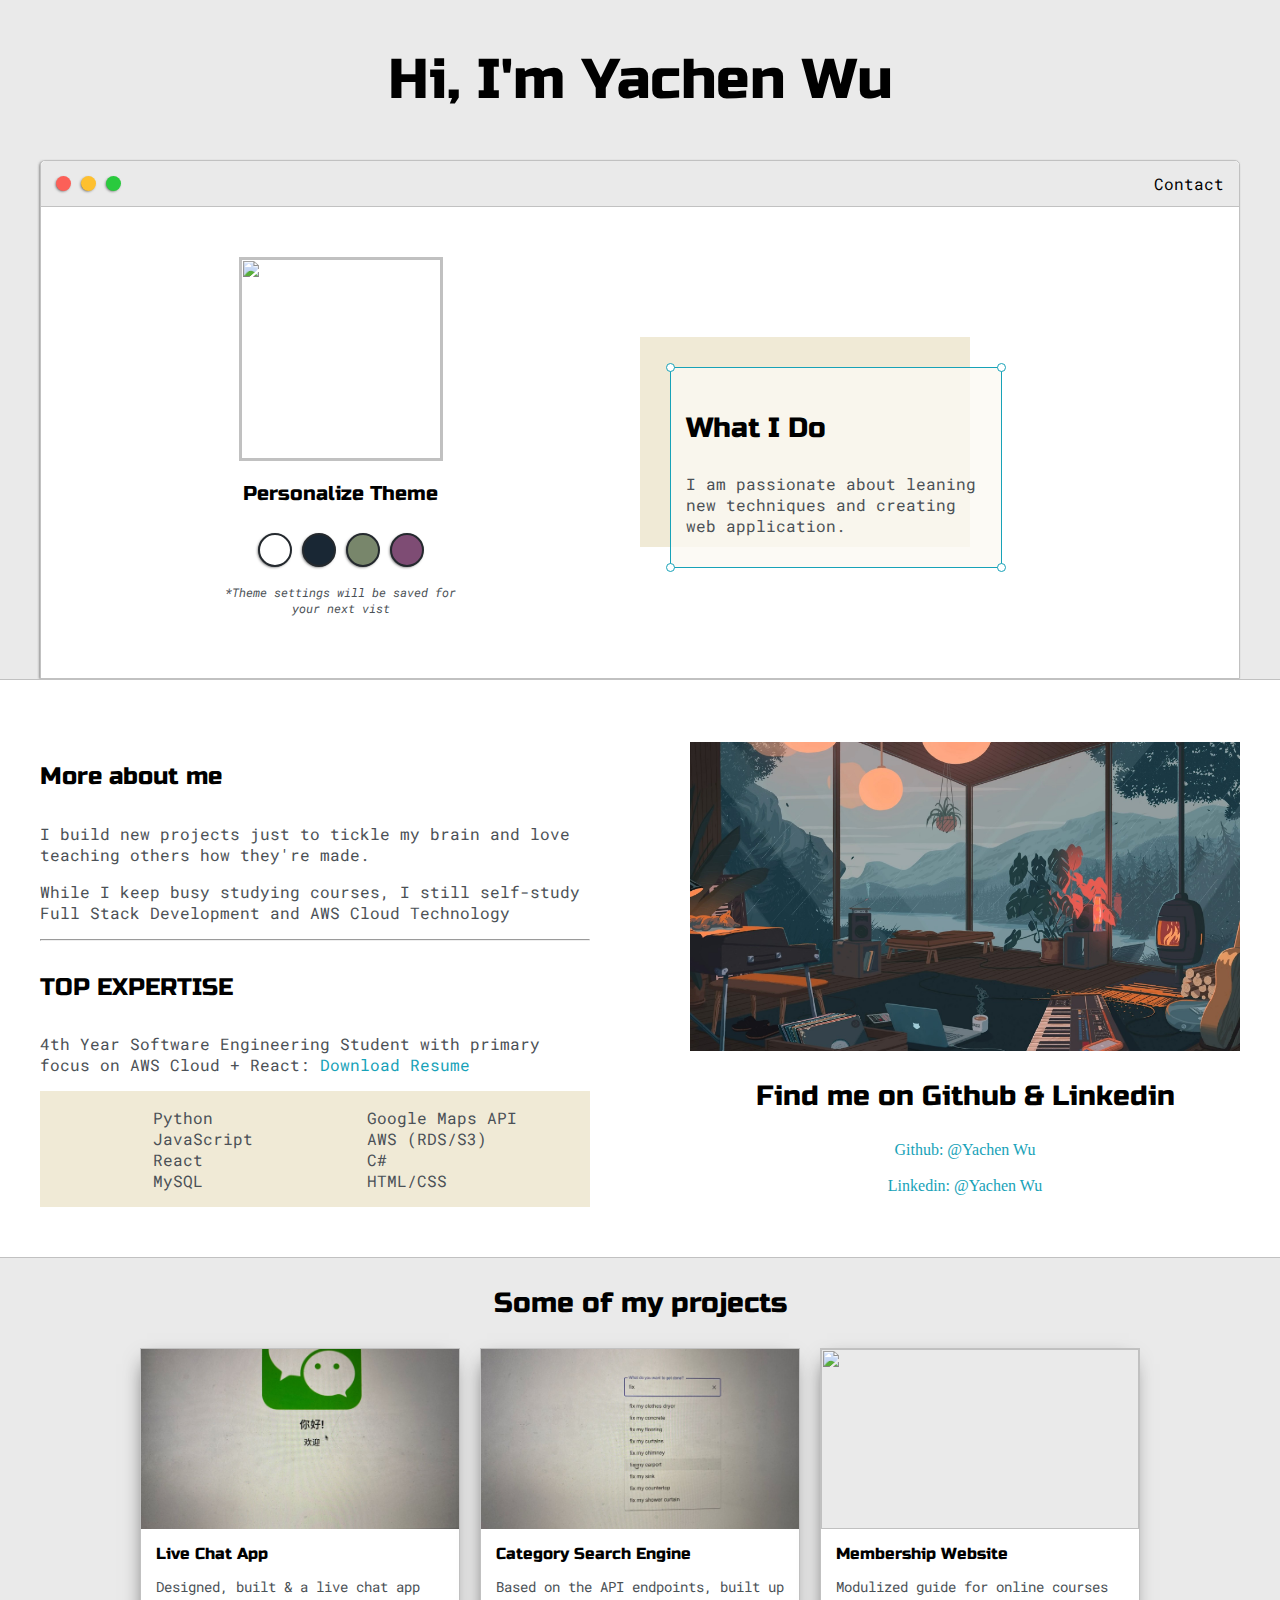
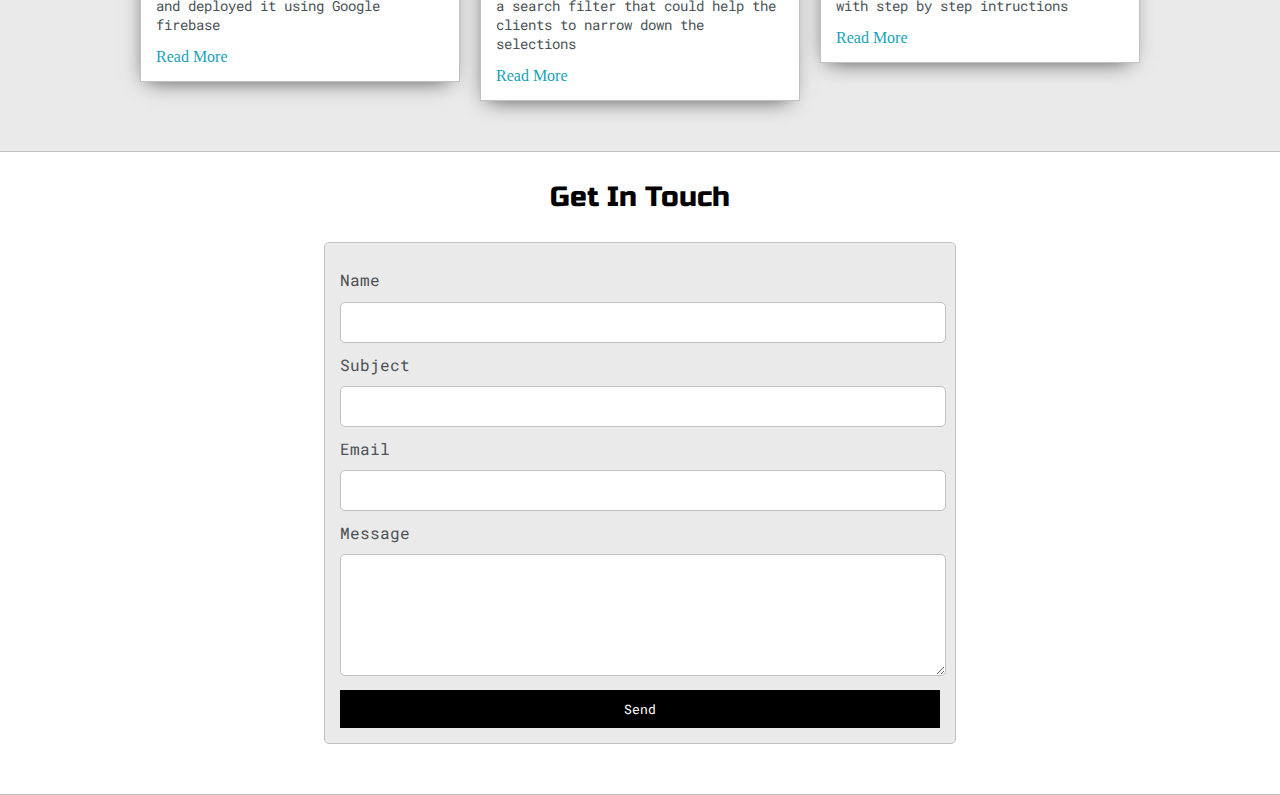
==== index.html @ ffcfac23 "Initial commit" ====
<!DOCTYPE html>
<html>
<head>
	<title>Yachen Wu</title>


	<meta name="viewport" content="width=device-width, initial-scale=1, maximum-scale=1, minimum-scale=1" />

	<link href="https://fonts.googleapis.com/css2?family=Russo+One&display=swap" rel="stylesheet">

	<link href="https://fonts.googleapis.com/css2?family=Roboto+Mono:wght@500&family=Russo+One&display=swap" rel="stylesheet">

	<link rel="stylesheet" type="text/css" href="default.css">
	<link id="theme-style" rel="stylesheet" type="text/css" href="">
</head>
<body>

	<section class="s1">
		<div class="main-container">
			<div class="greeting-wrapper">
				<h1>Hi, I'm Yachen Wu</h1>
			</div>


			<div class="intro-wrapper">
				<div class="nav-wrapper">

					<!-- Link around dots-wrapper added after tutorial video -->
					<a href="index.html">
						<div class="dots-wrapper">
							<div id="dot-1" class="browser-dot"></div>
							<div id="dot-2" class="browser-dot"></div>
							<div id="dot-3" class="browser-dot"></div>
						</div>
					</a>
					

					<ul id="navigation">
						<li><a href="index.html#contact">Contact</a></li>

					</ul>
				</div>

				<div class="left-column">
					<img id="profile_pic" src="images/Yachen.jpg">
					<h5 style="text-align: center;line-height: 0;">Personalize Theme</h5>

					<div id="theme-options-wrapper">
						<div data-mode="light" id="light-mode" class="theme-dot"></div>
						<div data-mode="blue" id="blue-mode" class="theme-dot"></div>
						<div data-mode="green" id="green-mode" class="theme-dot"></div>
						<div data-mode="purple" id="purple-mode" class="theme-dot"></div>
					</div>

					<p id="settings-note">*Theme settings will be saved for<br>your next vist</p>
				</div>

				<div class="right-column">

					<div id="preview-shadow">
						<div id="preview">
							<div id="corner-tl" class="corner"></div>
							<div id="corner-tr" class="corner"></div>
							<h3>What I Do</h3>
							<p>I am passionate about leaning new techniques and creating web application.</p>
							<div id="corner-br" class="corner"></div>
							<div id="corner-bl" class="corner"></div>
						</div>
					</div>
				</div>
			</div>
		</div>
	</section>

	<section class="s2">
		<div class="main-container">

			<div class="about-wrapper">
				<div class="about-me">
					<h4>More about me</h4>

					<p>I build new projects just to tickle my brain and love teaching others how they're made.</p>

					<p>While I keep busy studying courses, I still self-study Full Stack Development and AWS Cloud Technology</p>


					<hr>

					<h4>TOP EXPERTISE</h4>

					<p>4th Year Software Engineering Student with primary focus on AWS Cloud + React: <a target="_blank" href="Yachen.pdf">Download Resume</a></p>

					<div id="skills">
						<ul>
							<li>Python</li>
							<li>JavaScript</li>
							<li>React</li>
							<li>MySQL</li>
						</ul>

						<ul>
							<li>Google Maps API</li>
							<li>AWS (RDS/S3)</li>
							<li>C#</li>
							<li>HTML/CSS</li>
						</ul>

					</div>

				</div>

				
				<div class="social-links">
					<img id="social_img" src="images/follow.jpg">
					<h3>Find me on Github & Linkedin</h3>

					<a target="_blank" href="https://github.com/wuyachen">Github: @Yachen Wu</a>
					<br>
					<a target="_blank" href="https://www.linkedin.com/in/yachenwu/">Linkedin: @Yachen Wu</a>
				</div>
			</div>

		</div>
	</section>

	<section class="s1">
		<div class="main-container">
			<h3 style="text-align: center;">Some of my projects</h3>

			<div class="post-wrapper">

				<div>
					<div class="post">
						<img class="thumbnail" src="images/chat.jpg">
						<div class="post-preview">
							<h6 class="post-title">Live Chat App</h6>
							<p class="post-intro">Designed, built & a live chat app and deployed it using Google firebase</p>
							<a href="post.html">Read More</a>
						</div>
					</div>
				</div>

				<div>
					<div class="post">
						<img class="thumbnail" src="images/category.jpg">
						<div class="post-preview">
							<h6 class="post-title">Category Search Engine</h6>
							<p class="post-intro">Based on the API endpoints, built up a search filter that could help the clients to narrow down the selections</p>
							<a href="post.html">Read More</a>
						</div>
					</div>
				</div>

				<div>
					<div class="post">
						<img class="thumbnail" src="images/membership site.jpg">
						<div class="post-preview">
							<h6 class="post-title">Membership Website</h6>
							<p class="post-intro">Modulized guide for online courses with step by  step intructions</p>
							<a href="post.html">Read More</a>
						</div>
					</div>
				</div>

			</div>
		</div>
	</section>

	<section class="s2">
		<div class="main-container">
			<a href=""></a>
			<h3 style="text-align: center;">Get In Touch</h3>

			<form id="contact-form">
				<a name="contact"></a>

				<label>Name</label>
				<input class="input-field" type="text" name="name">

				<label>Subject</label>
				<input class="input-field" type="text" name="subject">

				<label>Email</label>
				<input class="input-field" type="text" name="email">

				<label>Message</label>
				<textarea class="input-field" name="message"></textarea>

				<input id="submit-btn" type="submit" value="Send">
			</form>
		</div>
	</section> 

	<script type="text/javascript" src="script.js"></script>
</body>
</html>
---- default.css ----
:root{
	--mainColor:#eaeaea;
	--secondaryColor:#fff;

	--borderColor:#c1c1c1;

	--mainText:black;
	--secondaryText:#4b5156;

	--themeDotBorder:#24292e;

	--previewBg:rgb(251, 249, 243, 0.8);
	--previewShadow:#f0ead6;


	--buttonColor:black;


}


html, body{
	padding: 0;
	margin: 0;
	scroll-behavior: smooth;
}

body *{
	transition: 0.3s;
}


h1, h2, h3, h4, h5, h6, strong{
	color: var(--mainText);
	font-family: 'Russo One', sans-serif;
	font-weight: 500;
}

p, li, span, label, input, textarea{
	color: var(--secondaryText);
	font-family: 'Roboto Mono', monospace;
}

a{
	text-decoration: none;
	color:#17a2b8;
}

ul{
	list-style: none;
}

h1 { font-size: 56px;}
h2 { font-size: 36px;}
h3 { font-size: 28px;}
h4 { font-size: 24px;}
h5 { font-size: 20px;}
h6 { font-size: 16px;}


.s1{
	background-color: var(--mainColor);
	border-bottom:1px solid var(--borderColor);
	overflow:auto;
}

.s2{
	background-color: var(--secondaryColor);
	border-bottom:1px solid var(--borderColor);
	overflow:auto;
}




.main-container{
	width: 1200px;
	margin: 0 auto;
}


.greeting-wrapper{
	display: grid;
	text-align: center;
	align-content: center;
	min-height: 10em;

}

.intro-wrapper{
	background-color: var(--secondaryColor);
	border:1px solid var(--borderColor);
	border-radius:5px 5px 0 0;


	-webkit-box-shadow: -1px 1px 3px -1px rgba(0,0,0,0.75);
	-moz-box-shadow: -1px 1px 3px -1px rgba(0,0,0,0.75);
	box-shadow: -1px 1px 3px -1px rgba(0,0,0,0.75);

	display: grid;
	grid-template-columns: 1fr 1fr;
	grid-template-areas: 
		'nav-wrapper nav-wrapper'
		'left-column right-column'
	;
}


.nav-wrapper{
	border-radius:5px 5px 0 0;
	grid-area:nav-wrapper;
	border-bottom: 1px solid var(--borderColor);
	display: flex;
	justify-content: space-between;
	align-items: center;
	background-color: var(--mainColor);
}

#navigation a{
	color:var(--mainText);
}


#navigation{
	margin:0;
	padding: 10px;
}

#navigation li{
	display: inline-block;
	margin-right: 5px;
	margin-left:5px;
}

.dots-wrapper{
	display: flex;
	padding: 10px;
}

#dot-1{
	background-color:  #FC6058;
}

#dot-2{
	background-color:  #FEC02F;
}

#dot-3{
	background-color:  #2ACA3E;
}

.browser-dot{
	background-color: black;
	height: 15px;
	width: 15px;
	border-radius: 50%;
	margin: 5px;

	-webkit-box-shadow: -1px 1px 3px -1px rgba(0,0,0,0.75);
	-moz-box-shadow: -1px 1px 3px -1px rgba(0,0,0,0.75);
	box-shadow: -1px 1px 3px -1px rgba(0,0,0,0.75);

}


.left-column{
	grid-area: left-column;
	padding-top:50px;
	padding-bottom: 50px;
}

#profile_pic{
	display: block;
	margin:0 auto;

	height: 200px;
	width: 200px;
	object-fit: cover;
	border:2px solid var(--borderColor);
}


#theme-options-wrapper{
	display: flex;
	justify-content: center;
}

.theme-dot{
	height: 30px;
	width: 30px;
	background-color: black;
	border-radius: 50%;

	margin: 5px;
	border:2px solid var(--themeDotBorder);

	-webkit-box-shadow: -1px 1px 3px -1px rgba(0,0,0,0.75);
	-moz-box-shadow: -1px 1px 3px -1px rgba(0,0,0,0.75);
	box-shadow: -1px 1px 3px -1px rgba(0,0,0,0.75);

	cursor: pointer;
}


.theme-dot:hover{
	border-width: 5px;
}


#light-mode{
	background-color: #fff;
}

#blue-mode{
	background-color: #192734;
}

#green-mode{
	background-color: #78866b;
}

#purple-mode{
	background-color: #7E4C74;
}

#settings-note{
	font-size: 12px;
	font-style: italic;
	text-align: center;
}

.right-column{
	grid-area: right-column;
	display: grid;
	align-content: center;

	padding-top: 50px;
	padding-bottom: 50px;
}


#preview-shadow{
	background-color: var(--previewShadow);
	max-width: 300px;
	height: 180px;
	padding-left: 30px;
	padding-top: 30px;
}

#preview{
	width: 300px;
	border:1.5px solid #17a2b8;
	background-color: var(--previewBg);
	padding:15px;
	position: relative;
}

.corner{
	width:7px;
	height: 7px;
	border-radius: 50%;
	border:1.5px solid #17a2b8;
	background-color: #fff;
	position: absolute;
}

#corner-tl{
	top:-5px;
	left: -5px
}

#corner-tr{
	top:-5px;
	right: -5px
}


#corner-br{
	bottom:-5px;
	right: -5px
}


#corner-bl{
	bottom:-5px;
	left: -5px
}

.about-wrapper{
	display: grid;
	grid-template-columns: repeat(auto-fit, minmax(320px, 1fr));
	padding-bottom: 50px;
	padding-top: 50px;
	gap:100px;
}


#skills{
	display: flex;
	justify-content: space-evenly;
	background-color: var(--previewShadow);
}

.social-links{
	display: grid;
	align-content: center;
	text-align: center;
}

#social_img{
	width: 100%;
}


.post-wrapper{
	display: grid;
	grid-template-columns: repeat(auto-fit, 320px);
	gap:20px;
	justify-content: center;
	padding-bottom: 50px;
}

.post{
	border:1px solid var(--borderColor);
	-webkit-box-shadow: -2px 7px 21px -9px rgba(0,0,0,0.75);
	-moz-box-shadow: -2px 7px 21px -9px rgba(0,0,0,0.75);
	box-shadow: -2px 7px 21px -9px rgba(0,0,0,0.75);
}

.thumbnail{
	display: block;
	width: 100%;
	height:180px;
	object-fit: cover;
}

.post-preview{
	background-color: #fff;
	padding:15px;
}

.post-title{
	color:black;
	margin: 0;
}

.post-intro{
	color:#4b5156;
	font-size: 14px;
}


#contact-form{
	display: block;
	max-width: 600px;
	margin: 0 auto;
	border: 1px solid var(--borderColor);
	padding: 15px;
	border-radius: 5px;
	background-color: var(--mainColor);
	margin-bottom: 50px;

}

#contact-form label{
	line-height: 2.7em;
}

#contact-form textarea{
	min-height: 100px;
	font-size: 14px;
}


.input-field{
	width: 100%;
	padding-top: 10px;
	padding-bottom:10px; 
	background-color: var(--secondaryColor);
	border-radius: 5px;
	border:1px solid var(--borderColor);
	font-size: 14px;
}


#submit-btn{
	margin-top: 10px;
	width: 100%;
	padding-top: 10px;
	padding-bottom:10px; 
	color: #fff;
	background-color: var(--buttonColor);
	border:none;
}


@media screen and (max-width: 1200px){
	.main-container{
		width: 95%;
	}
}

@media screen and (max-width: 800px){
	.intro-wrapper{
		grid-template-columns: 1fr;
		grid-template-areas: 
			'nav-wrapper'
			'left-column'
			'right-column'
		;
	}

	.right-column{
		justify-content: center;
	}

}

@media screen and (max-width: 400px){
	#preview-shadow{
		max-width: 280px;
		height: 180px;
		padding-left: 10px;
		padding-top: 10px;
	}

	#preview{
		width: 280px;

	}

}
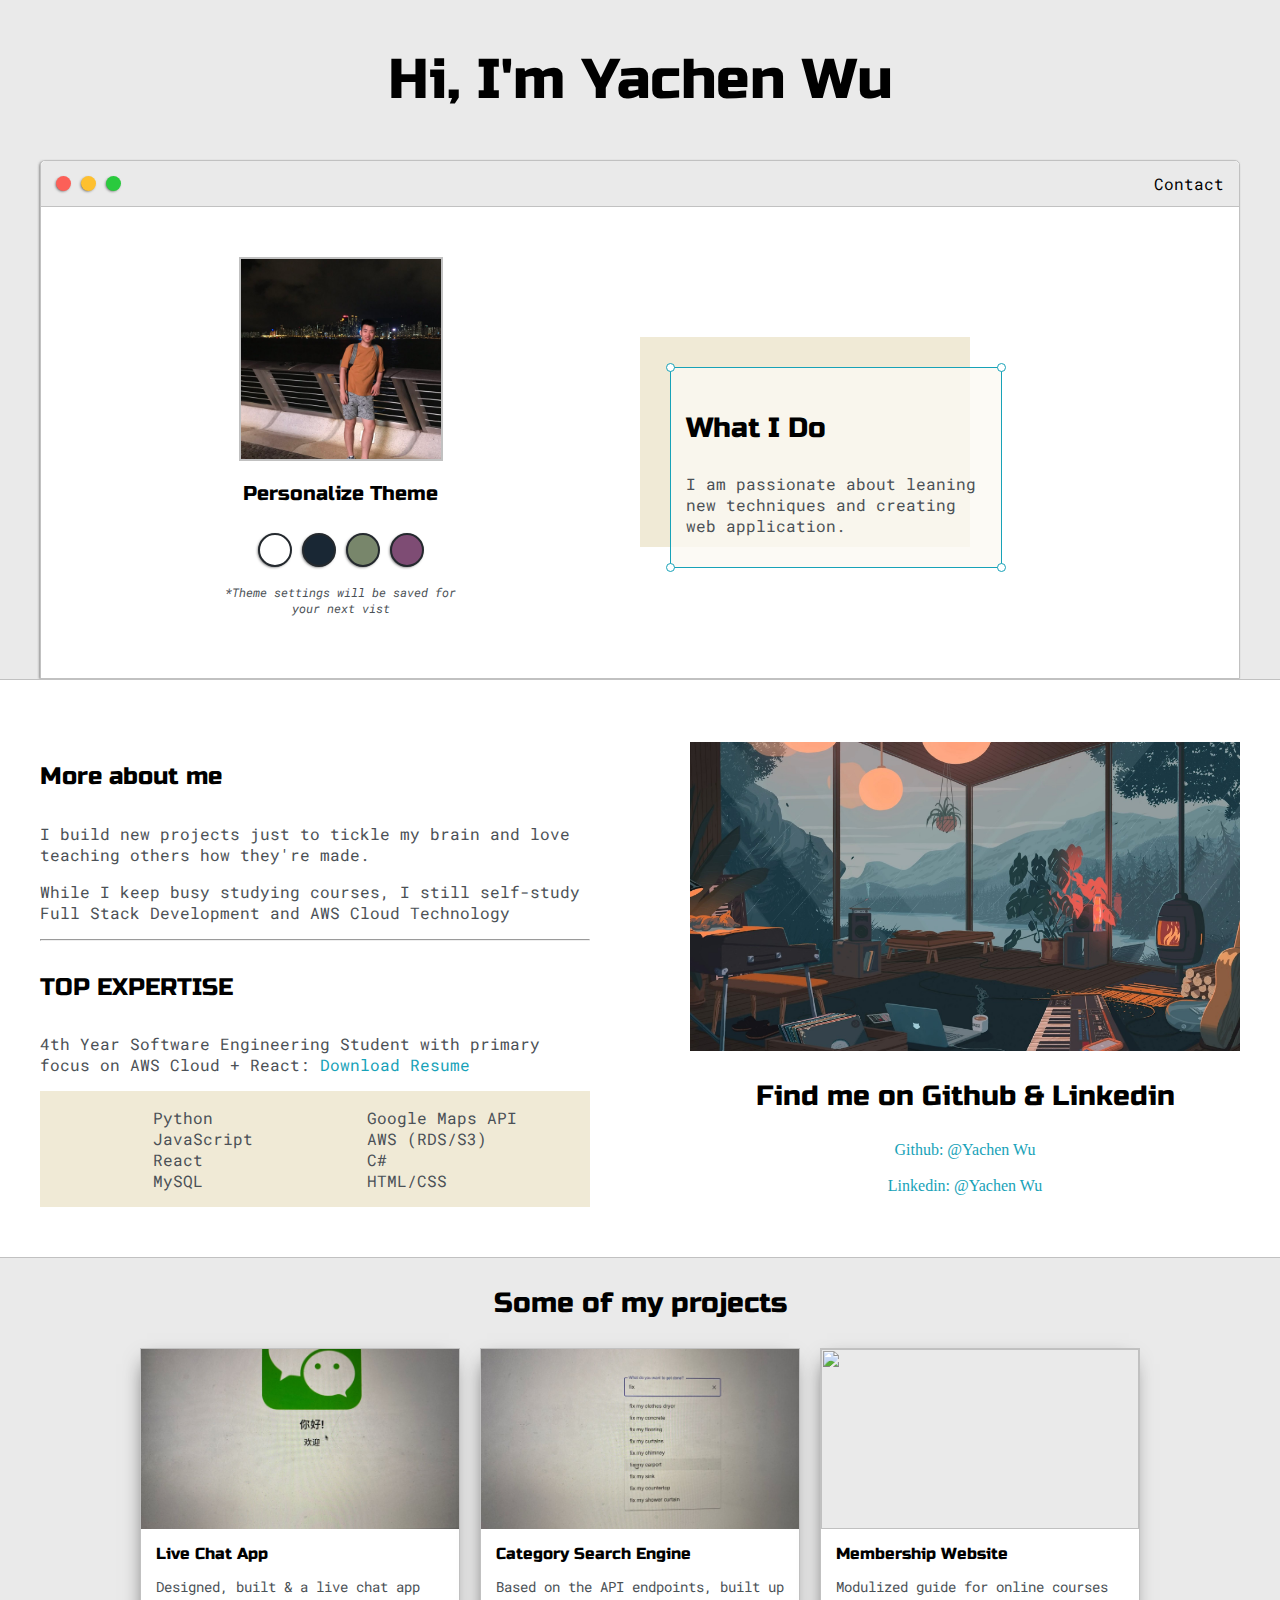
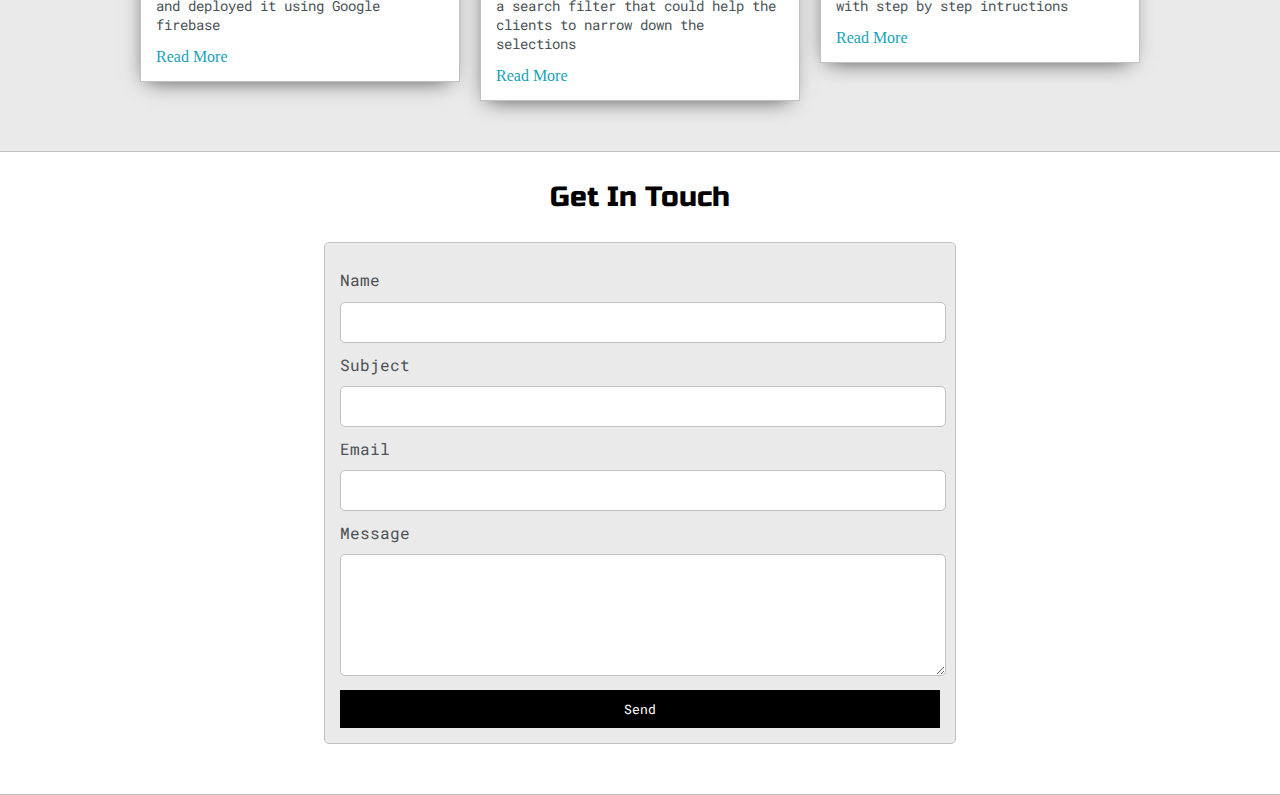
==== commit 23ca6005: "second" ====
--- a/index.html
+++ b/index.html
@@ -42,7 +42,7 @@
 				</div>
 
 				<div class="left-column">
-					<img id="profile_pic" src="images/Yachen.jpg">
+					<img id="profile_pic" src="images/yachen.jpg">
 					<h5 style="text-align: center;line-height: 0;">Personalize Theme</h5>
 
 					<div id="theme-options-wrapper">
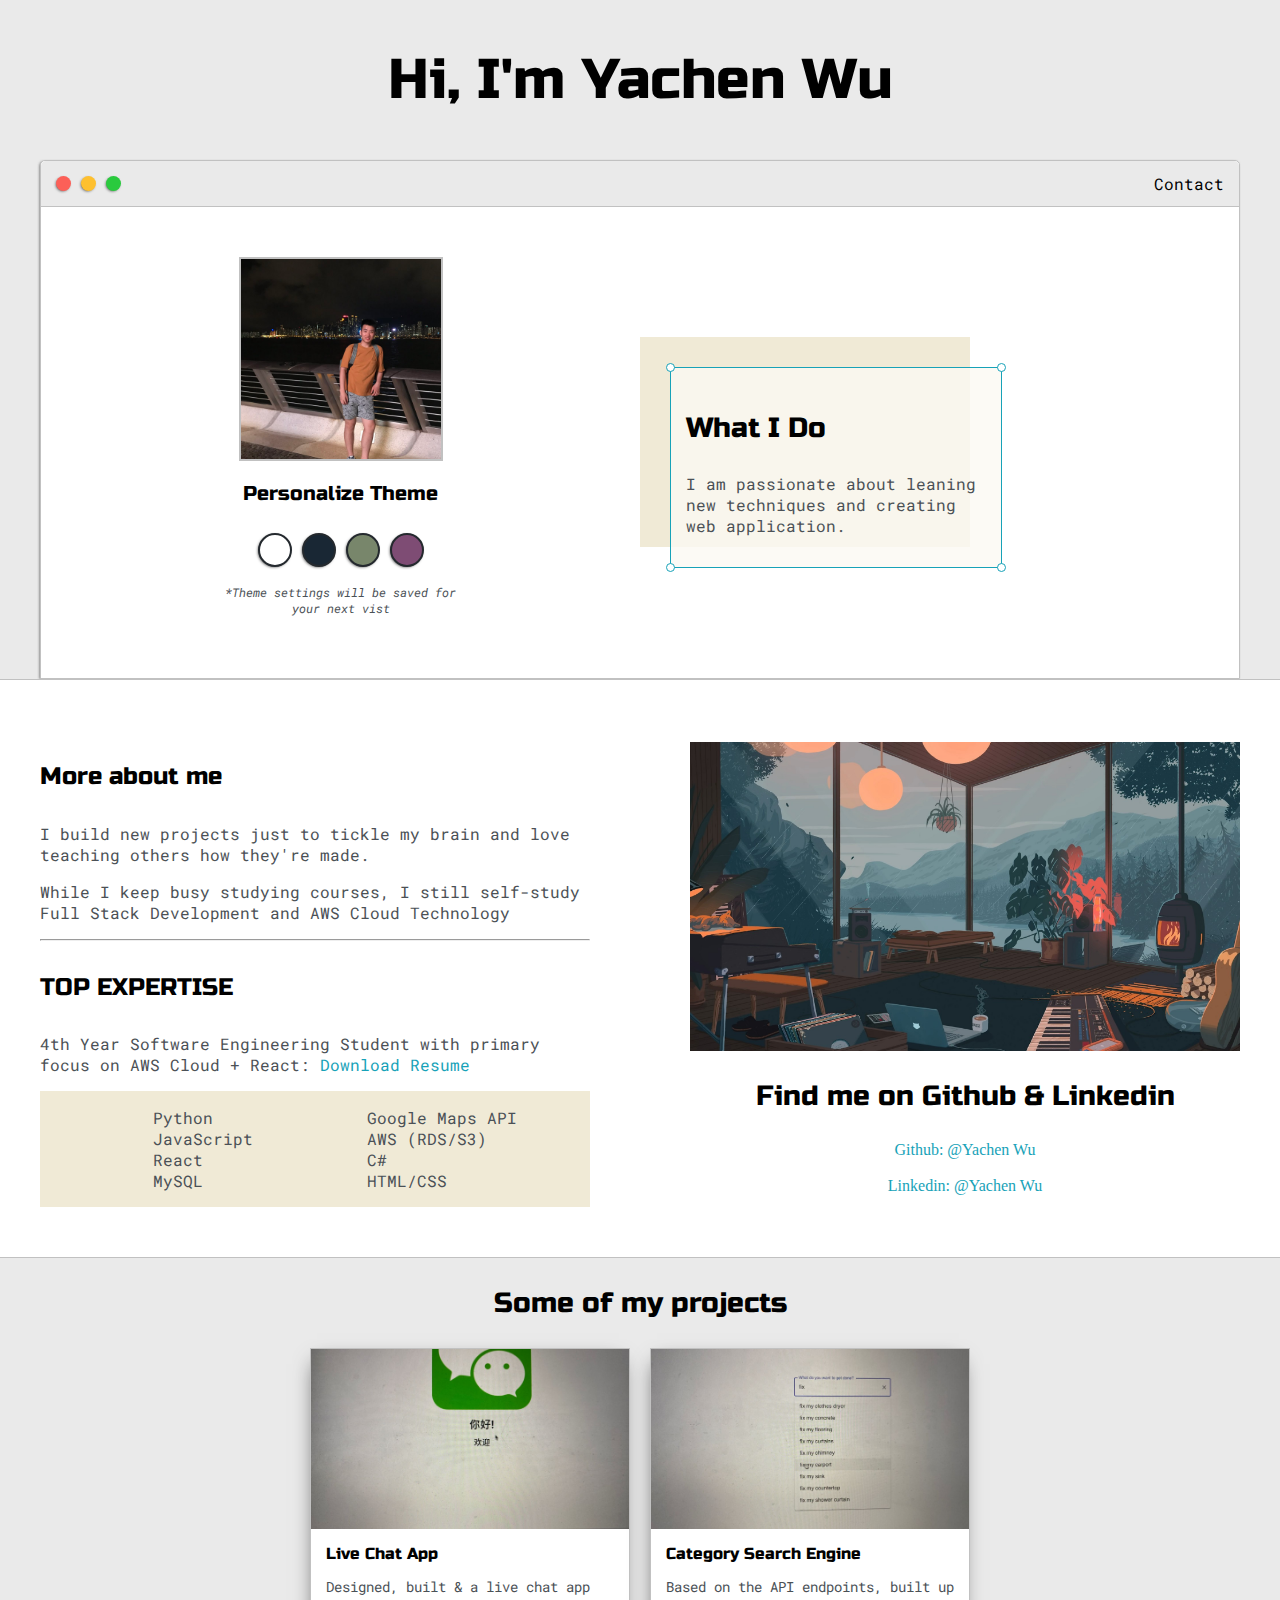
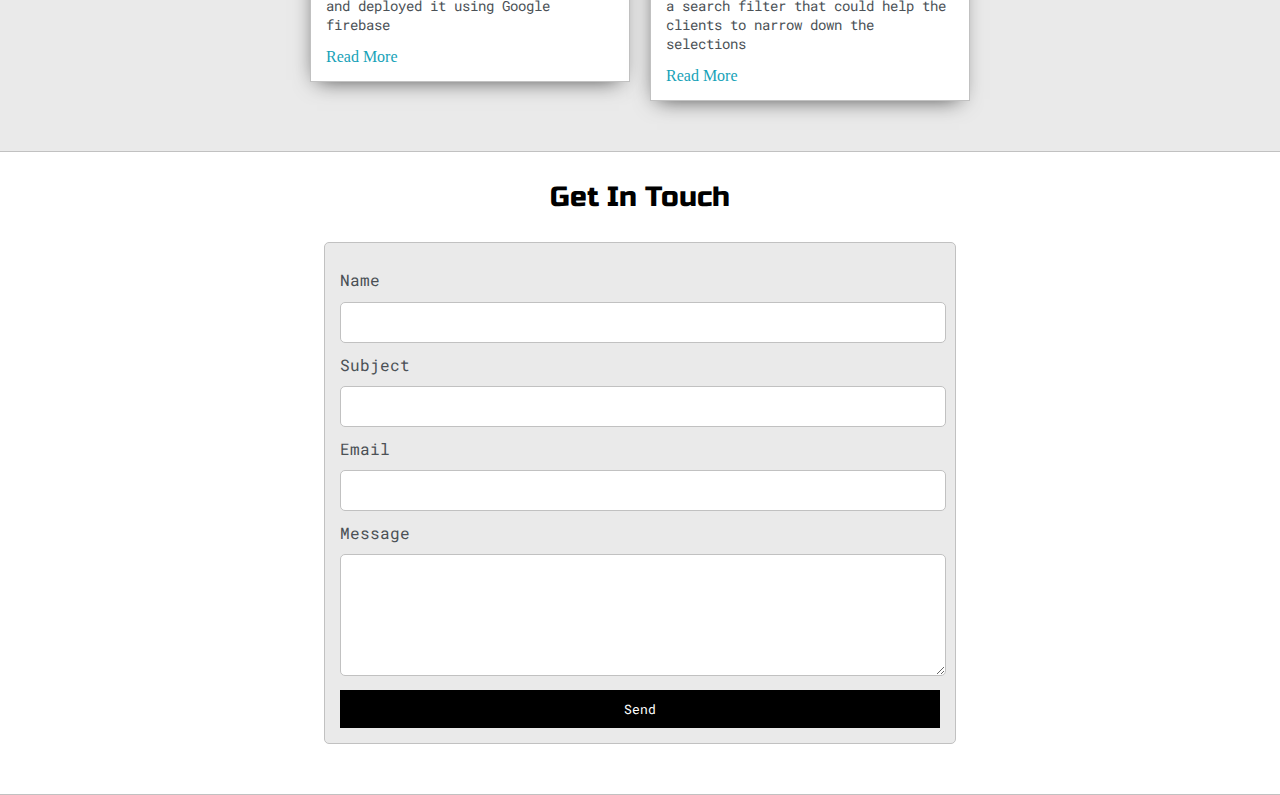
==== commit d5596c15: "change" ====
--- a/index.html
+++ b/index.html
@@ -151,16 +151,6 @@
 					</div>
 				</div>
 
-				<div>
-					<div class="post">
-						<img class="thumbnail" src="images/membership site.jpg">
-						<div class="post-preview">
-							<h6 class="post-title">Membership Website</h6>
-							<p class="post-intro">Modulized guide for online courses with step by  step intructions</p>
-							<a href="post.html">Read More</a>
-						</div>
-					</div>
-				</div>
 
 			</div>
 		</div>
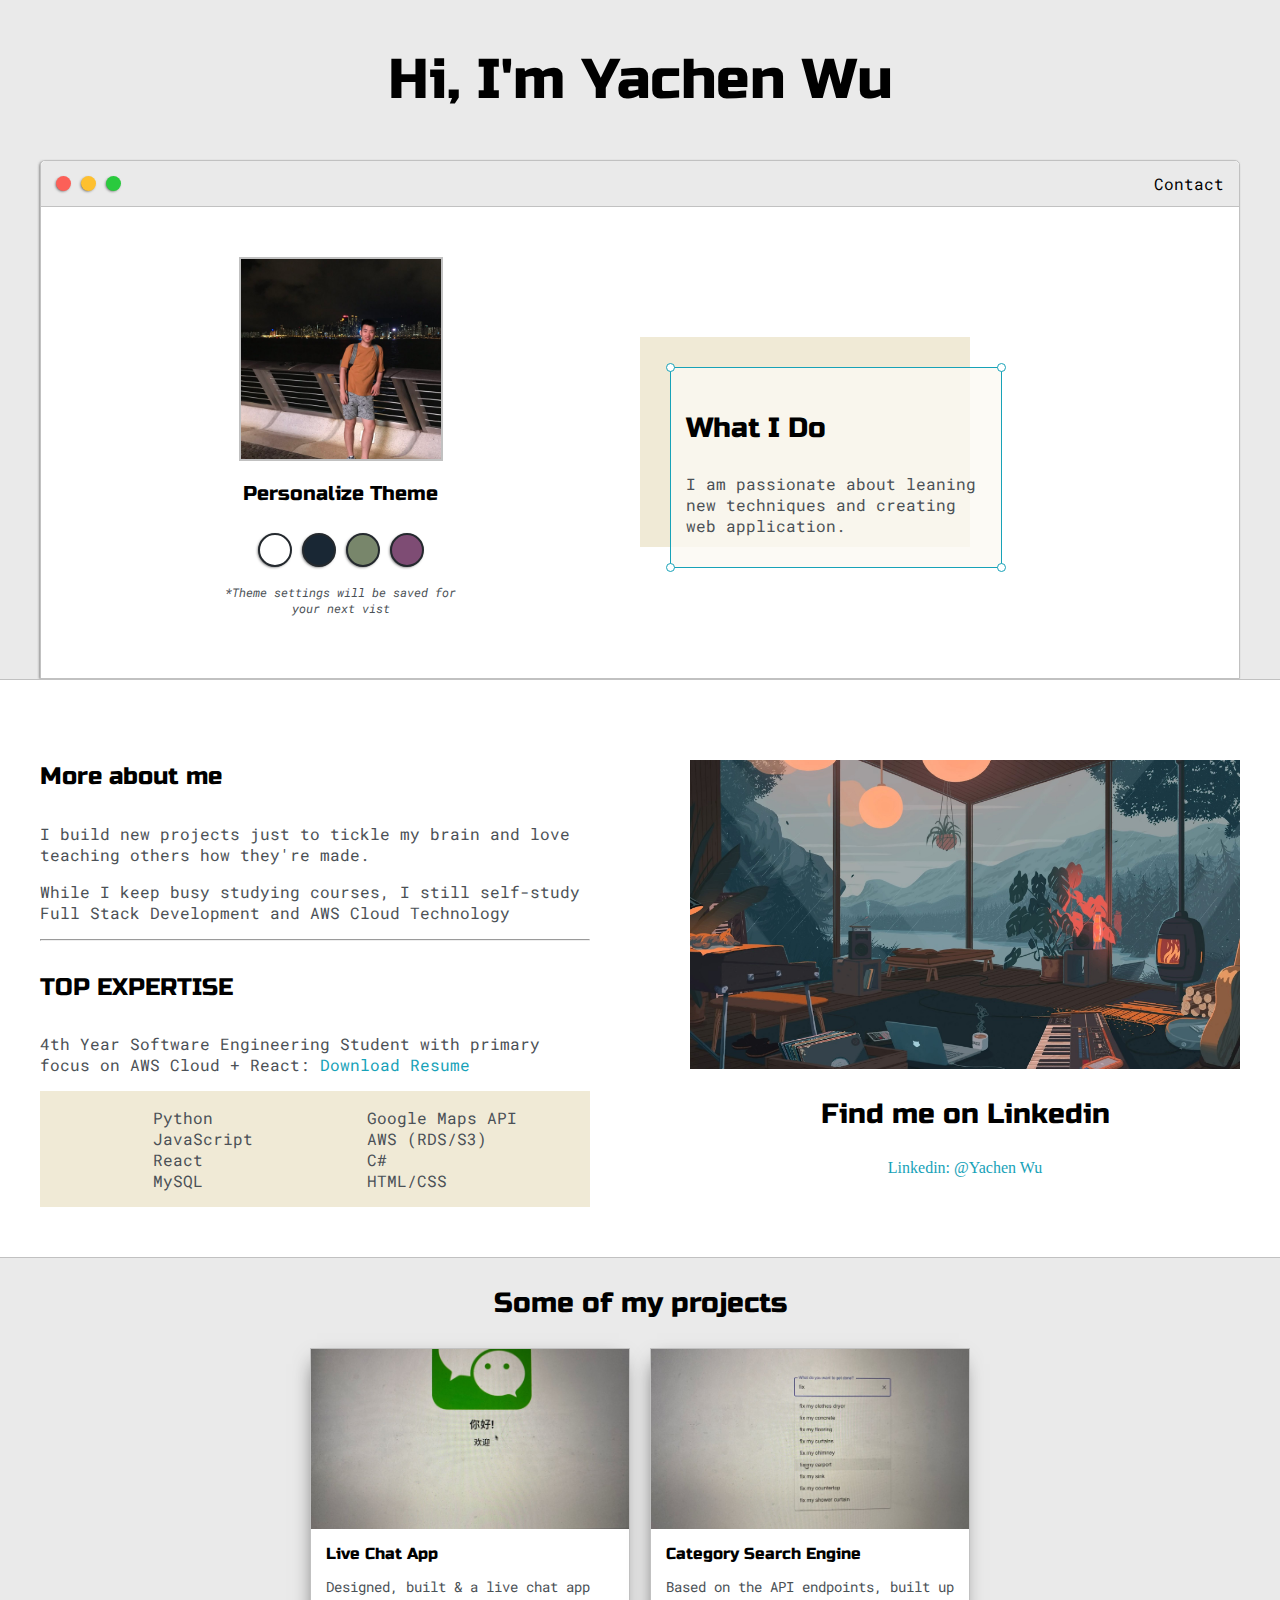
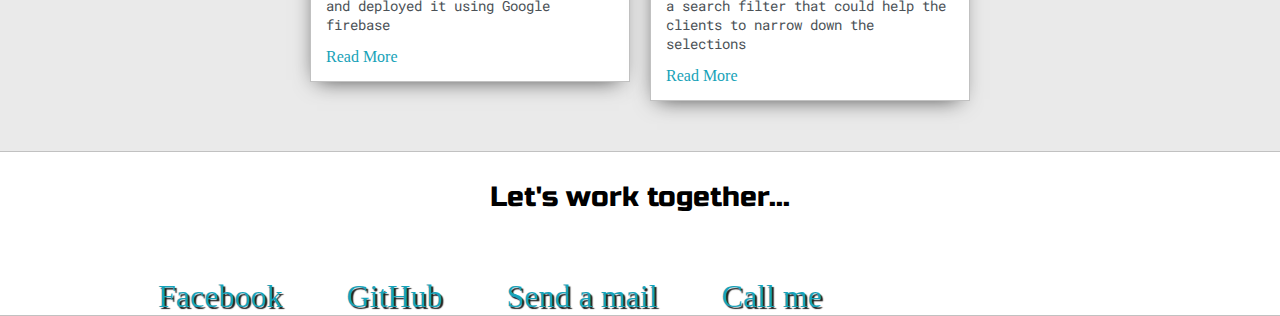
==== commit 144ce64e: "second commit" ====
--- a/index.html
+++ b/index.html
@@ -6,6 +6,20 @@
 
 	<meta name="viewport" content="width=device-width, initial-scale=1, maximum-scale=1, minimum-scale=1" />
 
+	<link
+  rel="stylesheet"
+  href="https://use.fontawesome.com/releases/v5.8.2/css/all.css"
+  integrity="sha384-oS3vJWv+0UjzBfQzYUhtDYW+Pj2yciDJxpsK1OYPAYjqT085Qq/1cq5FLXAZQ7Ay"
+  crossorigin="anonymous"
+/>
+<link
+  href="https://fonts.googleapis.com/css?family=Poppins:200i,300,400&display=swap"
+  rel="stylesheet"
+/>
+<link
+  href="https://fonts.googleapis.com/css?family=Raleway:700&display=swap"
+  rel="stylesheet"
+/>
 	<link href="https://fonts.googleapis.com/css2?family=Russo+One&display=swap" rel="stylesheet">
 
 	<link href="https://fonts.googleapis.com/css2?family=Roboto+Mono:wght@500&family=Russo+One&display=swap" rel="stylesheet">
@@ -112,10 +126,8 @@
 				
 				<div class="social-links">
 					<img id="social_img" src="images/follow.jpg">
-					<h3>Find me on Github & Linkedin</h3>
-
-					<a target="_blank" href="https://github.com/wuyachen">Github: @Yachen Wu</a>
-					<br>
+					<h3>Find me on Linkedin</h3>
+
 					<a target="_blank" href="https://www.linkedin.com/in/yachenwu/">Linkedin: @Yachen Wu</a>
 				</div>
 			</div>
@@ -156,30 +168,34 @@
 		</div>
 	</section>
 
-	<section class="s2">
-		<div class="main-container">
-			<a href=""></a>
-			<h3 style="text-align: center;">Get In Touch</h3>
-
-			<form id="contact-form">
-				<a name="contact"></a>
-
-				<label>Name</label>
-				<input class="input-field" type="text" name="name">
-
-				<label>Subject</label>
-				<input class="input-field" type="text" name="subject">
-
-				<label>Email</label>
-				<input class="input-field" type="text" name="email">
-
-				<label>Message</label>
-				<textarea class="input-field" name="message"></textarea>
-
-				<input id="submit-btn" type="submit" value="Send">
-			</form>
-		</div>
-	</section> 
+	<section id="contact" class="s2">
+		<div class="contact-section-header">
+		  <h3 style="text-align: center;">Let's work together...</h3>
+		</div>
+		<div class="contact-links">
+		  <a
+			href="https://www.facebook.com/yachen.wu.96"
+			target="_blank"
+			class="btn contact-details"
+			><i class="fab fa-facebook-square"></i> Facebook</a
+		  >
+		  <a
+			id="profile-link"
+			href="https://github.com/wuyachen"
+			target="_blank"
+			class="btn contact-details"
+			><i class="fab fa-github"></i> GitHub</a
+		  >
+		  <a href="mailto:wuy176@mcmaster.ca" class="btn contact-details"
+			><i class="fas fa-at"></i> Send a mail</a
+		  >
+		  <a href="tel:416-668-9190" class="btn contact-details"
+			><i class="fas fa-mobile-alt"></i> Call me</a
+		  >
+		</div>
+	  </section>
+	  
+	  
 
 	<script type="text/javascript" src="script.js"></script>
 </body>
--- a/default.css
+++ b/default.css
@@ -429,4 +429,69 @@
 
 	}
 
-}+}
+
+
+.contact-section {
+	display: flex;
+	flex-direction: column;
+	justify-content: center;
+	align-items: center;
+	text-align: center;
+	width: 100%;
+	height: 80vh;
+	padding: 0 2rem;
+  }
+  
+  .contact-section-header > h2 {
+	font-size: 6rem;
+  }
+  
+  @media (max-width: 28.75em) {
+	.contact-section-header > h2 {
+	  font-size: 4rem;
+	}
+  }
+  
+  .contact-section-header > p {
+	font-style: italic;
+  }
+  
+  .contact-links {
+	display: flex;
+	justify-content: center;
+	width: 100%;
+	max-width: 980px;
+	margin-top: 4rem;
+	flex-wrap: wrap;
+  }
+  
+  .contact-details {
+	font-size: 2rem;
+	padding: 0 2rem;
+	text-shadow: 2px 2px 1px #1f1f1f;
+	transition: transform 0.3s ease-out;
+  }
+  
+  .contact-details:hover {
+	transform: translateY(8px);
+  }
+  
+  /* Footer */
+  
+  footer {
+	font-weight: 300;
+	display: flex;
+	justify-content: space-evenly;
+	padding: 2rem;
+	border-top: 4px solid var(--main-red);
+  }
+  
+  @media (max-width: 28.75em) {
+	footer {
+	  flex-direction: column;
+	  text-align: center;
+	}
+  }
+  
+  